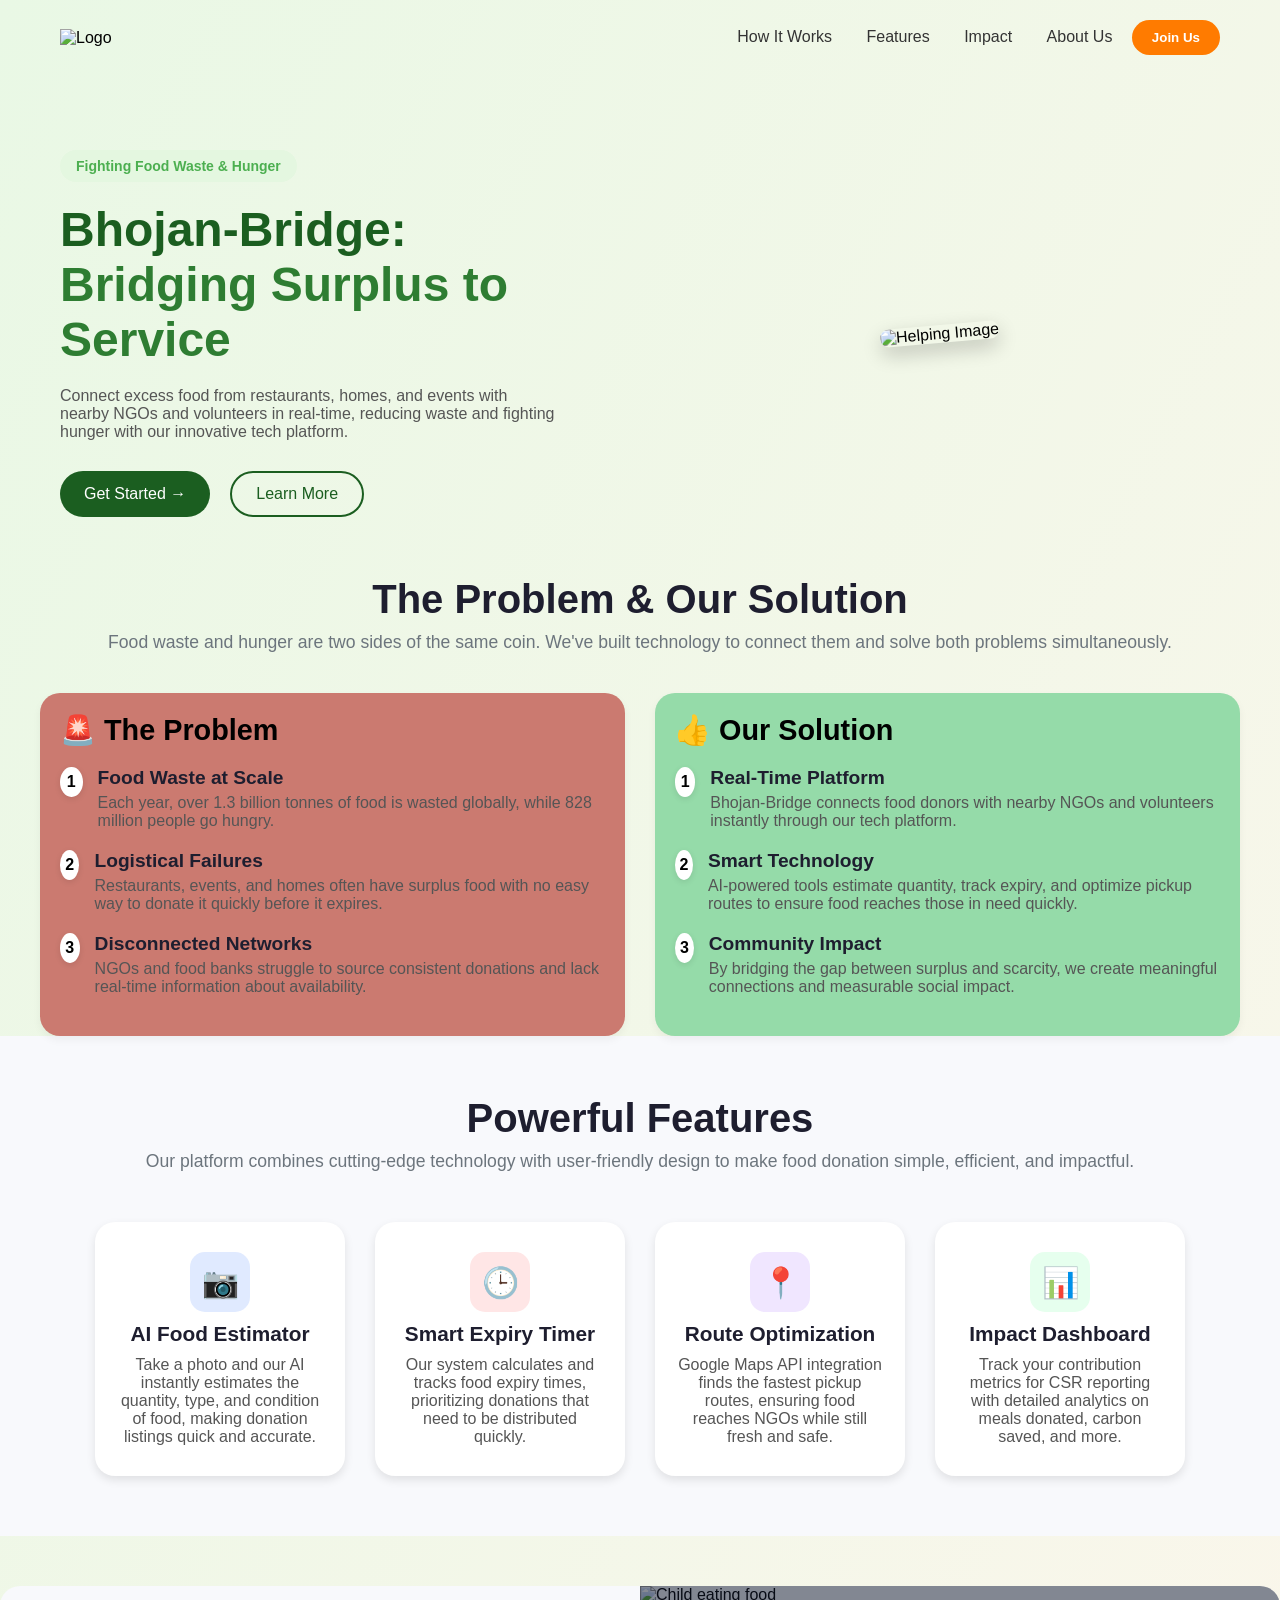
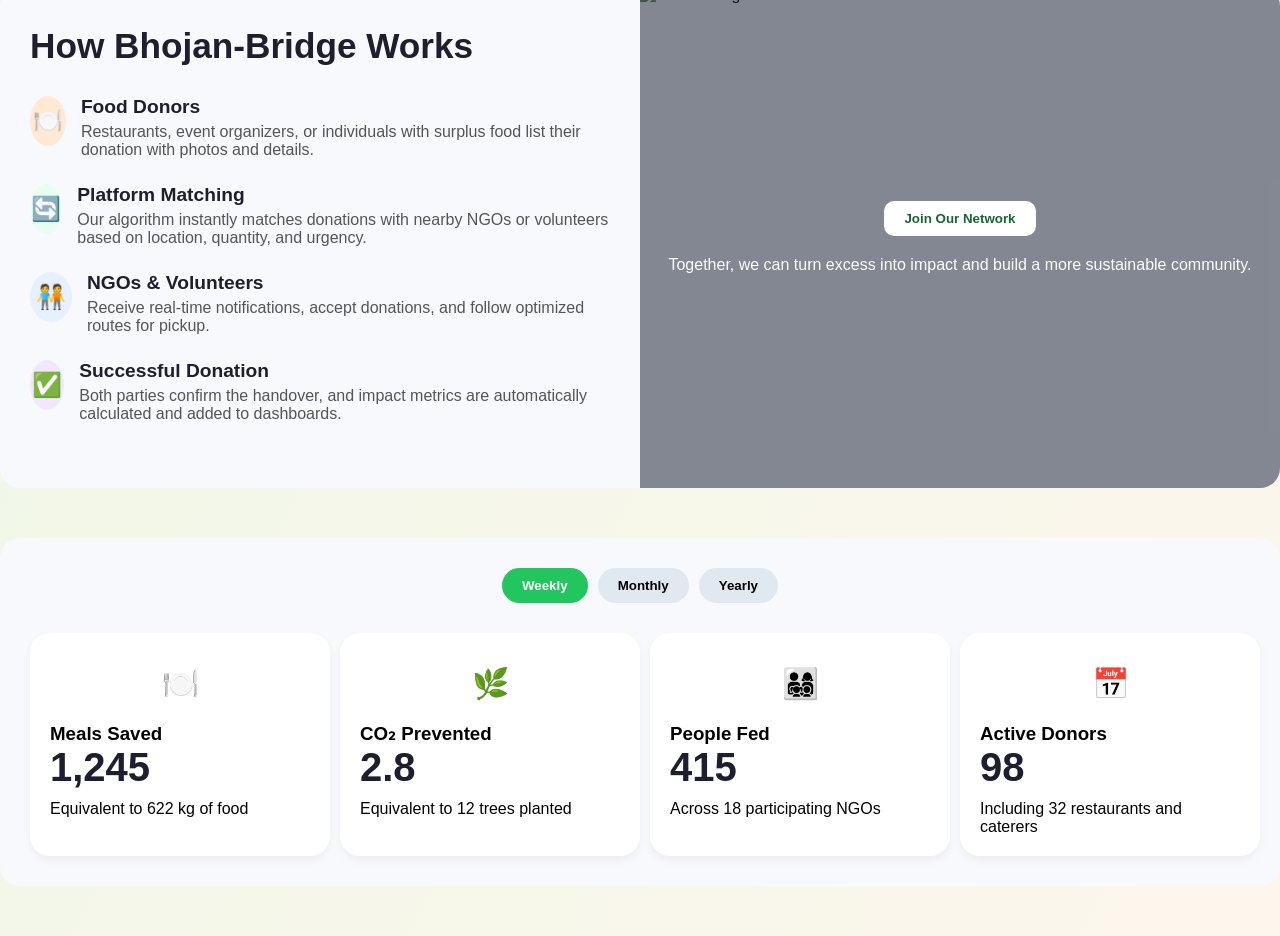
==== index.html @ 59685fcb "Update and rename i.html to index.html" ====
<!DOCTYPE html>
<html lang="en">
<head>
  <meta charset="UTF-8">
  <meta name="viewport" content="width=device-width, initial-scale=1">
  <title>Bhojan Bridge</title>
  <link rel="stylesheet" href="s.css">
</head>
<body>

    <!-- hadder part -->

<header class="navbar">
  <div class="nav-left">
    <img src="/pics/photo_6082579886742030294_x.jpg" alt="Logo" class="logo">
  </div>
  <div class="nav-right">
    <a href="#">How It Works</a>
    <a href="#">Features</a>
    <a href="#">Impact</a>
    <a href="#">About Us</a>
    <button class="join-btn">Join Us</button>
  </div>
</header>
            <!-- banner start here -->
<section class="hero">
  <div class="hero-content">
    <span class="tagline">Fighting Food Waste & Hunger</span>
    <h1>Bhojan-Bridge: <br> <span>Bridging Surplus to Service</span></h1>
    <p>Connect excess food from restaurants, homes, and events with nearby NGOs and volunteers in real-time, reducing waste and fighting hunger with our innovative tech platform.</p>
    <div class="buttons">
      <button class="get-started">Get Started →</button>
      <button class="learn-more">Learn More</button>
    </div>
  </div>
  <div class="hero-image">
    <img src="/pics/photo_6082579886742030293_x.jpg" alt="Helping Image" class="tilted-image">
  </div>
</section>


        <!-- banner card here -->

<section class="container">
    <h1>The Problem & Our Solution</h1>
    <p class="subtext">Food waste and hunger are two sides of the same coin. We've built technology to connect them and solve both problems simultaneously.</p>
    
    <div class="cards">
        <div class="card problem" style="background-color: #cb7a70;">
            <h2>🚨 The Problem</h2>
            <div class="point">
                <span>1</span>
                <div>
                    <h3>Food Waste at Scale</h3>
                    <p>Each year, over 1.3 billion tonnes of food is wasted globally, while 828 million people go hungry.</p>
                </div>
            </div>
            <div class="point">
                <span>2</span>
                <div>
                    <h3>Logistical Failures</h3>
                    <p>Restaurants, events, and homes often have surplus food with no easy way to donate it quickly before it expires.</p>
                </div>
            </div>
            <div class="point">
                <span>3</span>
                <div>
                    <h3>Disconnected Networks</h3>
                    <p>NGOs and food banks struggle to source consistent donations and lack real-time information about availability.</p>
                </div>
            </div>
        </div>


        <div class="card solution" style=" background-color: #95dba9;">
            <h2>👍 Our Solution</h2>
            <div class="point">
                <span>1</span>
                <div>
                    <h3>Real-Time Platform</h3>
                    <p>Bhojan-Bridge connects food donors with nearby NGOs and volunteers instantly through our tech platform.</p>
                </div>
            </div>
            <div class="point">
                <span>2</span>
                <div>
                    <h3>Smart Technology</h3>
                    <p>AI-powered tools estimate quantity, track expiry, and optimize pickup routes to ensure food reaches those in need quickly.</p>
                </div>
            </div>
            <div class="point">
                <span>3</span>
                <div>
                    <h3>Community Impact</h3>
                    <p>By bridging the gap between surplus and scarcity, we create meaningful connections and measurable social impact.</p>
                </div>
            </div>
        </div>
    </div>
</section>

<section class="features">
    <h1>Powerful Features</h1>
    <p class="subtext">Our platform combines cutting-edge technology with user-friendly design to make food donation simple, efficient, and impactful.</p>



    <!-- card start here -->

    <div class="feature-cards">
        <div class="feature-card">
            <div class="icon" style="background-color: #e0eaff;">
                📷
            </div>
            <h3>AI Food Estimator</h3>
            <p>Take a photo and our AI instantly estimates the quantity, type, and condition of food, making donation listings quick and accurate.</p>
        </div>


        
        <div class="feature-card">
            <div class="icon" style="background-color: #ffe6e6;">
                🕒
            </div>
            <h3>Smart Expiry Timer</h3>
            <p>Our system calculates and tracks food expiry times, prioritizing donations that need to be distributed quickly.</p>
        </div>

        <div class="feature-card">
            <div class="icon" style="background-color: #f0e6ff;">
                📍
            </div>
            <h3>Route Optimization</h3>
            <p>Google Maps API integration finds the fastest pickup routes, ensuring food reaches NGOs while still fresh and safe.</p>
        </div>

        <div class="feature-card">
            <div class="icon" style="background-color: #e6ffee;">
                📊
            </div>
            <h3>Impact Dashboard</h3>
            <p>Track your contribution metrics for CSR reporting with detailed analytics on meals donated, carbon saved, and more.</p>
        </div>
    </div>
</section>

          <!-- impact section start here -->

<section class="how-it-works">
    <div class="how-content">
        <h1>How Bhojan-Bridge Works</h1>

        <div class="step">
            <div class="step-icon" style="background-color: #ffe8d4;">🍽️</div>
            <div>
                <h3>Food Donors</h3>
                <p>Restaurants, event organizers, or individuals with surplus food list their donation with photos and details.</p>
            </div>
        </div>

        <div class="step">
            <div class="step-icon" style="background-color: #e6fff0;">🔄</div>
            <div>
                <h3>Platform Matching</h3>
                <p>Our algorithm instantly matches donations with nearby NGOs or volunteers based on location, quantity, and urgency.</p>
            </div>
        </div>

        <div class="step">
            <div class="step-icon" style="background-color: #e6f0ff;">🧑‍🤝‍🧑</div>
            <div>
                <h3>NGOs & Volunteers</h3>
                <p>Receive real-time notifications, accept donations, and follow optimized routes for pickup.</p>
            </div>
        </div>

        <div class="step">
            <div class="step-icon" style="background-color: #f3e6ff;">✅</div>
            <div>
                <h3>Successful Donation</h3>
                <p>Both parties confirm the handover, and impact metrics are automatically calculated and added to dashboards.</p>
            </div>
        </div>
    </div>

    <div class="how-image">
        <img src="https://images.app.goo.gl/GTKLk4wmUZi8fthS6" alt="Child eating food">
        <div class="image-overlay">
            <button class="join-button">Join Our Network</button>
            <p>Together, we can turn excess into impact and build a more sustainable community.</p>
        </div>
    </div>
</section>

<section class="stats-section">
    <div class="tabs">
        <button class="tab-button active" onclick="switchTab('weekly')">Weekly</button>
        <button class="tab-button" onclick="switchTab('monthly')">Monthly</button>
        <button class="tab-button" onclick="switchTab('yearly')">Yearly</button>
    </div>

    <div class="stats-cards">
        <div class="card">
            <div class="icon">🍽️</div>
            <h3>Meals Saved</h3>
            <h1 id="meals-saved">1,245</h1>
            <p id="meals-desc">Equivalent to 622 kg of food</p>
        </div>

        <div class="card">
            <div class="icon">🌿</div>
            <h3>CO₂ Prevented</h3>
            <h1 id="co2-prevented">2.8</h1>
            <p id="co2-desc">Equivalent to 12 trees planted</p>
        </div>

        <div class="card">
            <div class="icon">👨‍👩‍👧‍👦</div>
            <h3>People Fed</h3>
            <h1 id="people-fed">415</h1>
            <p id="people-desc">Across 18 participating NGOs</p>
        </div>

        <div class="card">
            <div class="icon">📅</div>
            <h3>Active Donors</h3>
            <h1 id="active-donors">98</h1>
            <p id="donors-desc">Including 32 restaurants and caterers</p>
        </div>
    </div>
</section>




<script src="s.js"></script>
</body>
</html>
---- s.css ----
* {
    margin: 0;
    padding: 0;
    box-sizing: border-box;
    font-family: 'Poppins', sans-serif;
  }
  
  body {
    padding-top: 90px;
    background: linear-gradient(to bottom right, #e9f8e5, #fdf6ec);
    min-height: 100vh;
  }
  .logo {
    width: 60px; 
    height: auto; 
}
  
  /* == Navbar Styling == */
  .navbar {
    position: fixed;
    top: 0;
    width: 100%;
    background: transparent;
    display: flex;
    justify-content: space-between;
    align-items: center;
    padding: 20px 60px;
    transition: background-color 0.3s, box-shadow 0.3s, padding 0.3s;
    z-index: 1000;
  }
  
  .navbar.scrolled {
    background-color: #ffffff;
    box-shadow: 0 4px 12px rgba(0, 0, 0, 0.1);
    padding: 15px 60px;
  }
  
  .nav-left img.logo {
    max-width: 150px;
    height: auto;
    object-fit: contain;
    transition: all 0.3s ease;
  }
  
  .navbar.scrolled .logo {
    max-width: 120px; /*== chhota logo jab scroll ho ==*/
  }
  
  .nav-right a {
    margin: 0 15px;
    text-decoration: none;
    color: #333;
    font-weight: 500;
    transition: color 0.3s;
  }
  
  .navbar.scrolled .nav-right a {
    color: #222;
  }
  
  .join-btn {
    background-color: #ff7b00;
    color: white;
    border: none;
    padding: 10px 20px;
    border-radius: 25px;
    font-weight: bold;
    cursor: pointer;
    transition: background-color 0.3s;
  }
  
  .navbar.scrolled .join-btn {
    background-color: #ff6a00;
  }
  
  /* ===== Hero Section ===== */
  .hero {
    display: flex;
    align-items: center;
    justify-content: space-between;
    padding: 60px;
    gap: 40px;
    flex-wrap: wrap;
  }
  
  .hero-content {
    flex: 1;
    min-width: 300px;
  }
  
  .hero-content .tagline {
    background-color: #e4f7e0;
    padding: 8px 16px;
    border-radius: 20px;
    font-size: 14px;
    color: #4caf50;
    font-weight: bold;
    display: inline-block;
    margin-bottom: 20px;
  }
  
  .hero-content h1 {
    font-size: 48px;
    color: #1b5e20;
    margin-bottom: 20px;
  }
  
  .hero-content h1 span {
    color: #2e7d32;
  }
  
  .hero-content p {
    font-size: 16px;
    color: #555;
    margin-bottom: 30px;
    max-width: 500px;
  }
  
  .buttons {
    display: flex;
    gap: 20px;
  }
  
  .get-started {
    background-color: #1b5e20;
    color: white;
    border: none;
    padding: 12px 24px;
    border-radius: 30px;
    font-size: 16px;
    cursor: pointer;
  }
  
  .learn-more {
    background: transparent;
    color: #1b5e20;
    border: 2px solid #1b5e20;
    padding: 12px 24px;
    border-radius: 30px;
    font-size: 16px;
    cursor: pointer;
  }
  
  .hero-image {
    flex: 1;
    min-width: 300px;
    display: flex;
    justify-content: center;
    align-items: center;
  }
  
  .hero-image img.tilted-image {
    max-width: 80%;
    border-radius: 20px;
    box-shadow: 0 8px 20px rgba(0,0,0,0.2);
    transform: rotate(-5deg); /* tilt effect */
    transition: transform 0.5s ease;
  }
  
  /* on hover image rotate thoda */
  .hero-image img.tilted-image:hover {
    transform: rotate(0deg) scale(1.02);
  }



.container {
    max-width: 1200px;
    margin: auto;
    text-align: center;
}

h1 {
    font-size: 2.5rem;
    margin-bottom: 10px;
    color: #1e1e2f;
}

.subtext {
    color: #6c757d;
    font-size: 1.1rem;
    margin-bottom: 40px;
}

.cards {
    display: flex;
    flex-wrap: wrap;
    gap: 30px;
    justify-content: center;
}

.card {
    flex: 1;
    min-width: 300px;
    background: #fff;
    border-radius: 20px;
    padding: 30px;
    box-shadow: 0 4px 10px rgba(0,0,0,0.1);
    transition: all 0.3s ease;
    text-align: left;
    
}

/* .problem{
    background-color: #cb7a70;
}

.solution{
    background-color: #95dba9;
} */

.card:hover {
    transform: translateY(-10px);
    box-shadow: 0 8px 20px rgba(0,0,0,0.2);
}

.card h2 {
    margin-bottom: 20px;
    font-size: 1.8rem;
}

.point {
    display: flex;
    align-items: flex-start;
    margin-bottom: 20px;
}

.point span {
    width: 30px;
    height: 30px;
    background: #fff;
    color: #000;
    font-weight: bold;
    border-radius: 50%;
    display: flex;
    align-items: center;
    justify-content: center;
    margin-right: 15px;
    box-shadow: 0 2px 6px rgba(0,0,0,0.1);
}

.point h3 {
    font-size: 1.2rem;
    margin-bottom: 5px;
    color: #1e1e2f;
}

.point p {
    font-size: 1rem;
    color: #555;
}
.features {
    background-color: #f8f9fc;
    padding: 60px 20px;
    text-align: center;
}

.features h1 {
    font-size: 2.5rem;
    margin-bottom: 10px;
    color: #1e1e2f;
}

.features .subtext {
    font-size: 1.1rem;
    color: #6c757d;
    margin-bottom: 50px;
}

.feature-cards {
    display: flex;
    flex-wrap: wrap;
    justify-content: center;
    gap: 30px;
}

.feature-card {
    background: #fff;
    border-radius: 20px;
    box-shadow: 0 4px 10px rgba(0,0,0,0.1);
    padding: 30px 20px;
    width: 250px;
    transition: all 0.3s ease;
}

.feature-card:hover {
    transform: translateY(-10px);
    box-shadow: 0 8px 20px rgba(0,0,0,0.2);
}

.icon {
    width: 60px;
    height: 60px;
    margin: auto;
    border-radius: 15px;
    font-size: 30px;
    display: flex;
    align-items: center;
    justify-content: center;
    margin-bottom: 20px;
}

.feature-card h3 {
    font-size: 1.3rem;
    margin-bottom: 10px;
    color: #1e1e2f;
}

.feature-card p {
    font-size: 1rem;
    color: #555;
}
.how-it-works {
    display: flex;
    flex-wrap: wrap;
    background-color: #f8f9fc;
    border-radius: 20px;
    overflow: hidden;
    margin: 50px 0;
}

.how-content {
    flex: 1 1 500px;
    padding: 40px 30px;
}

.how-content h1 {
    font-size: 2.2rem;
    margin-bottom: 30px;
    color: #1e1e2f;
}

.step {
    display: flex;
    align-items: flex-start;
    margin-bottom: 25px;
}

.step-icon {
    width: 50px;
    height: 50px;
    border-radius: 50%;
    font-size: 24px;
    display: flex;
    align-items: center;
    justify-content: center;
    margin-right: 15px;
}

.step h3 {
    margin: 0;
    font-size: 1.2rem;
    color: #1e1e2f;
}

.step p {
    margin-top: 5px;
    color: #555;
    font-size: 1rem;
}

.how-image {
    flex: 1 1 500px;
    position: relative;
    overflow: hidden;
}

.how-image img {
    width: 100%;
    height: 100%;
    object-fit: cover;
}

.image-overlay {
    position: absolute;
    top: 0;
    left: 0;
    background: rgba(15, 23, 42, 0.5);
    width: 100%;
    height: 100%;
    color: white;
    display: flex;
    flex-direction: column;
    justify-content: center;
    align-items: center;
    text-align: center;
    padding: 20px;
}

.join-button {
    background: white;
    color: #166534;
    border: none;
    border-radius: 10px;
    padding: 10px 20px;
    margin-bottom: 20px;
    font-weight: bold;
    cursor: pointer;
    transition: background 0.3s ease;
}

.join-button:hover {
    background: #f0fdf4;
}


.stats-section {
    background: #f8f9fc;
    border-radius: 20px;
    padding: 30px;
    margin: 50px 0;
    text-align: center;
}

.tabs {
    display: flex;
    justify-content: center;
    gap: 10px;
    margin-bottom: 30px;
}

.tab-button {
    padding: 10px 20px;
    border: none;
    border-radius: 30px;
    background: #e2e8f0;
    cursor: pointer;
    font-weight: bold;
}

.tab-button.active {
    background: #22c55e;
    color: white;
}

.stats-cards {
    display: grid;
    grid-template-columns: repeat(auto-fit, minmax(220px, 1fr));
    gap: 20px;
}

.card {
    background: white;
    padding: 20px;
    border-radius: 20px;
    box-shadow: 0 4px 8px rgba(0,0,0,0.05);
}

.icon {
    font-size: 30px;
    margin-bottom: 10px;
}
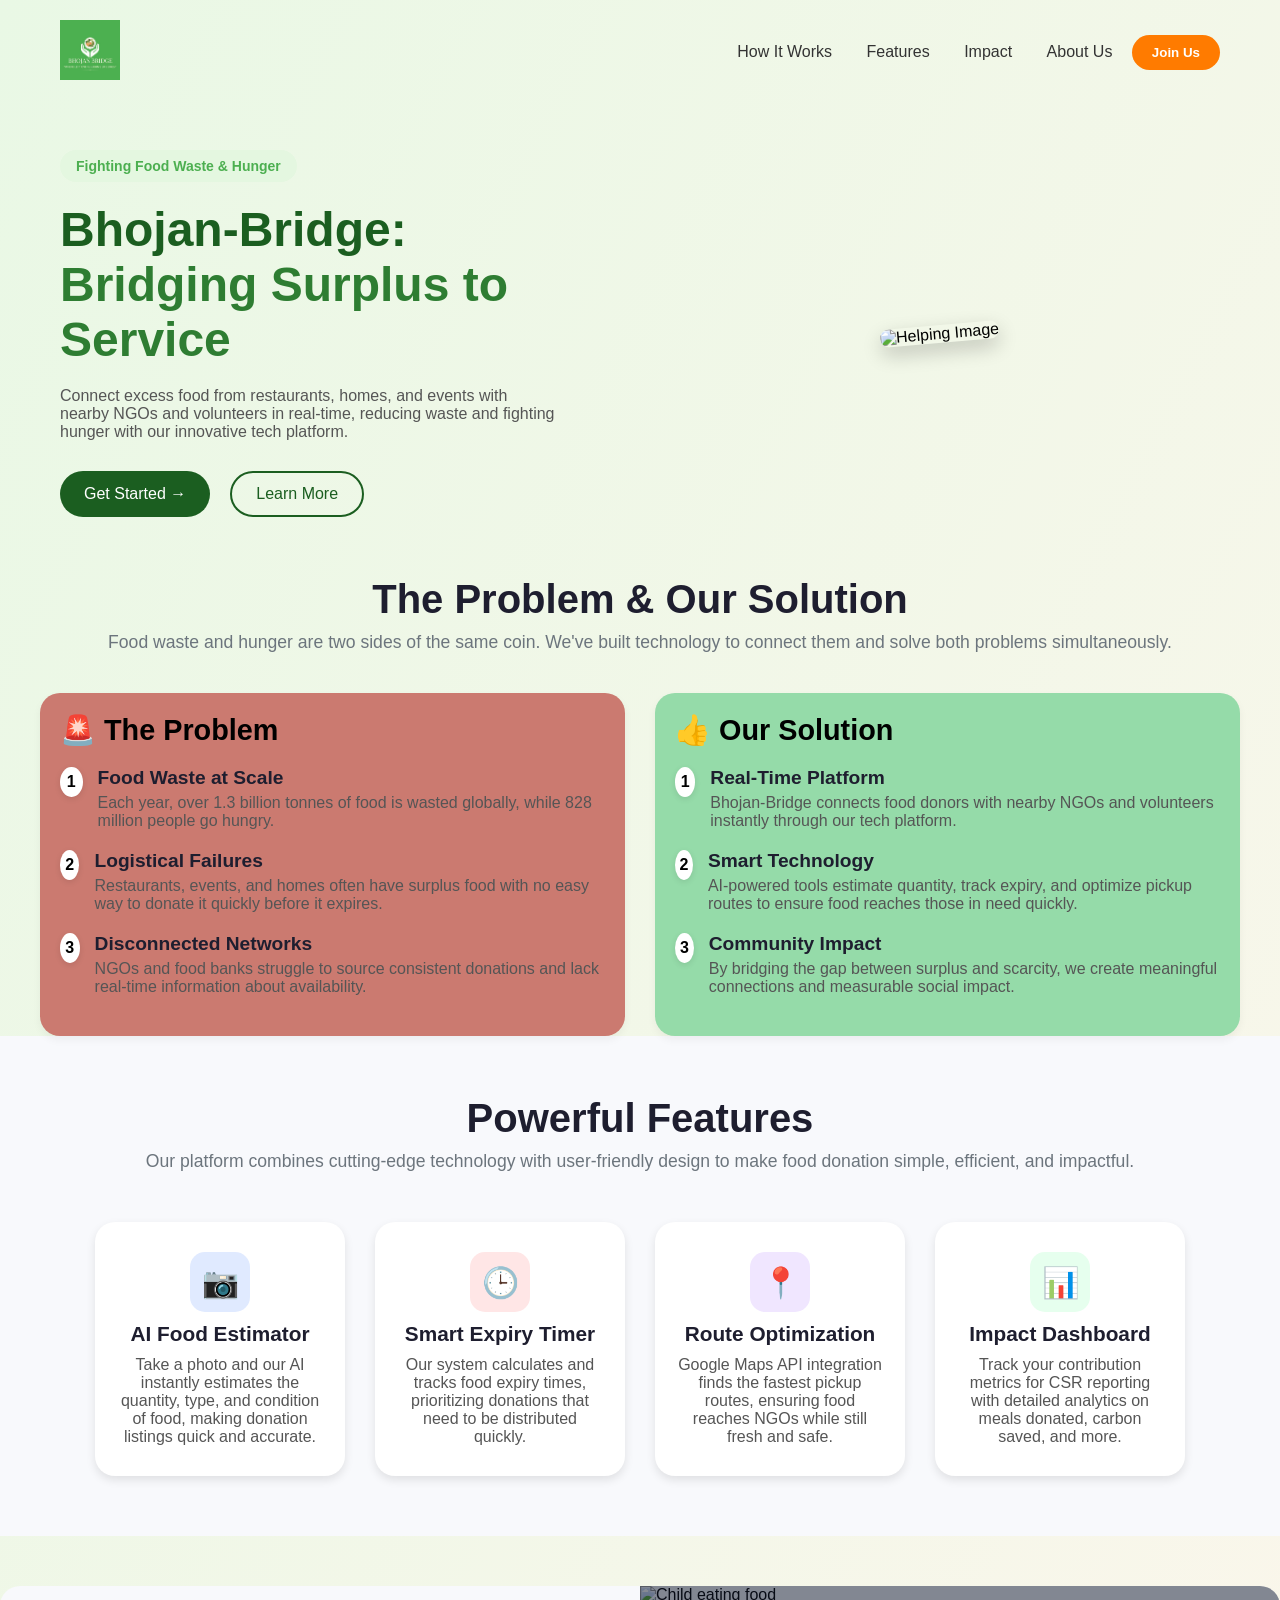
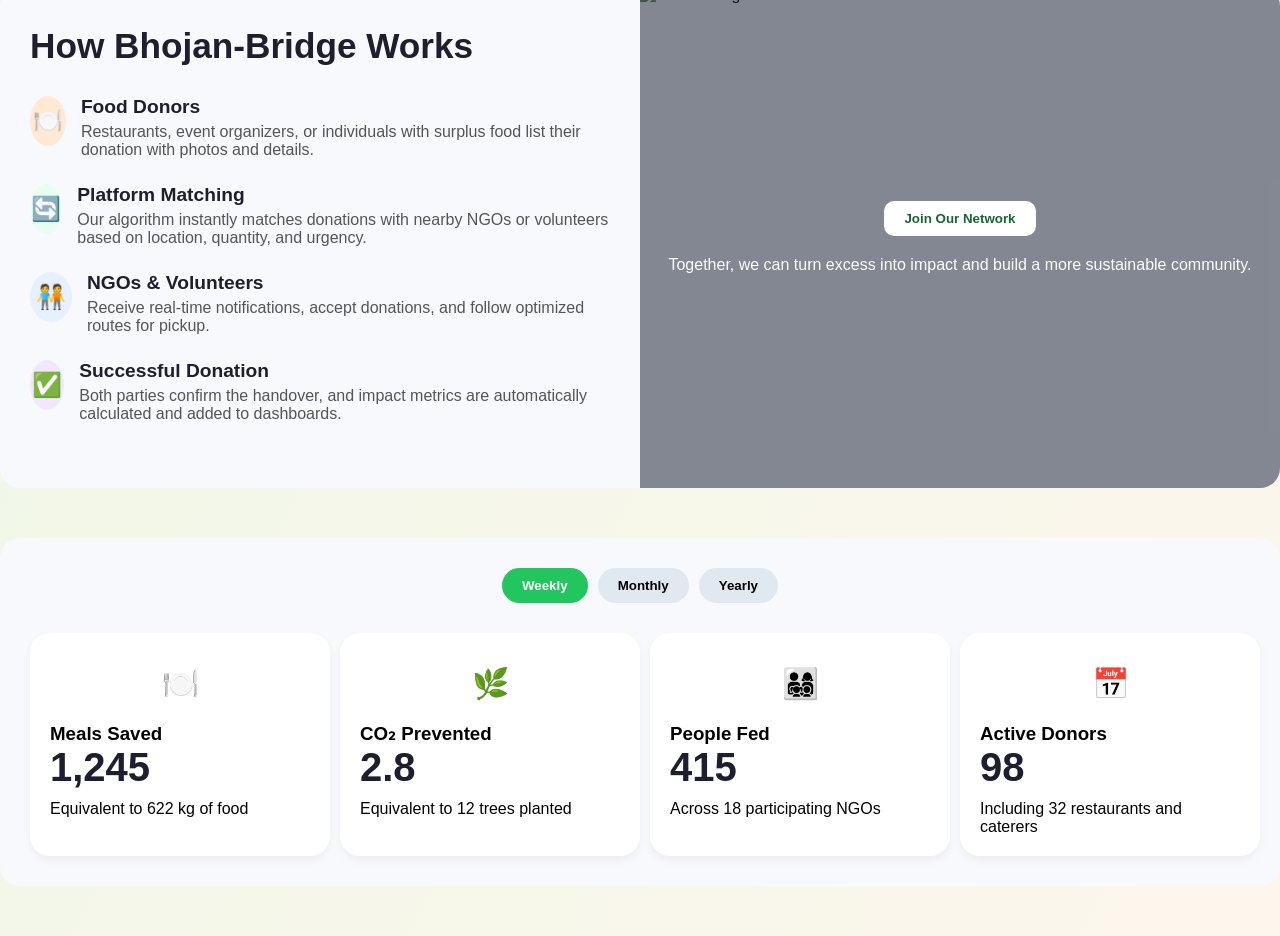
==== commit fe46c577: "Update index.html" ====
--- a/index.html
+++ b/index.html
@@ -12,7 +12,7 @@
 
 <header class="navbar">
   <div class="nav-left">
-    <img src="/pics/photo_6082579886742030294_x.jpg" alt="Logo" class="logo">
+    <img src="photo_6082579886742030294_x.jpg" alt="Logo" class="logo">
   </div>
   <div class="nav-right">
     <a href="#">How It Works</a>
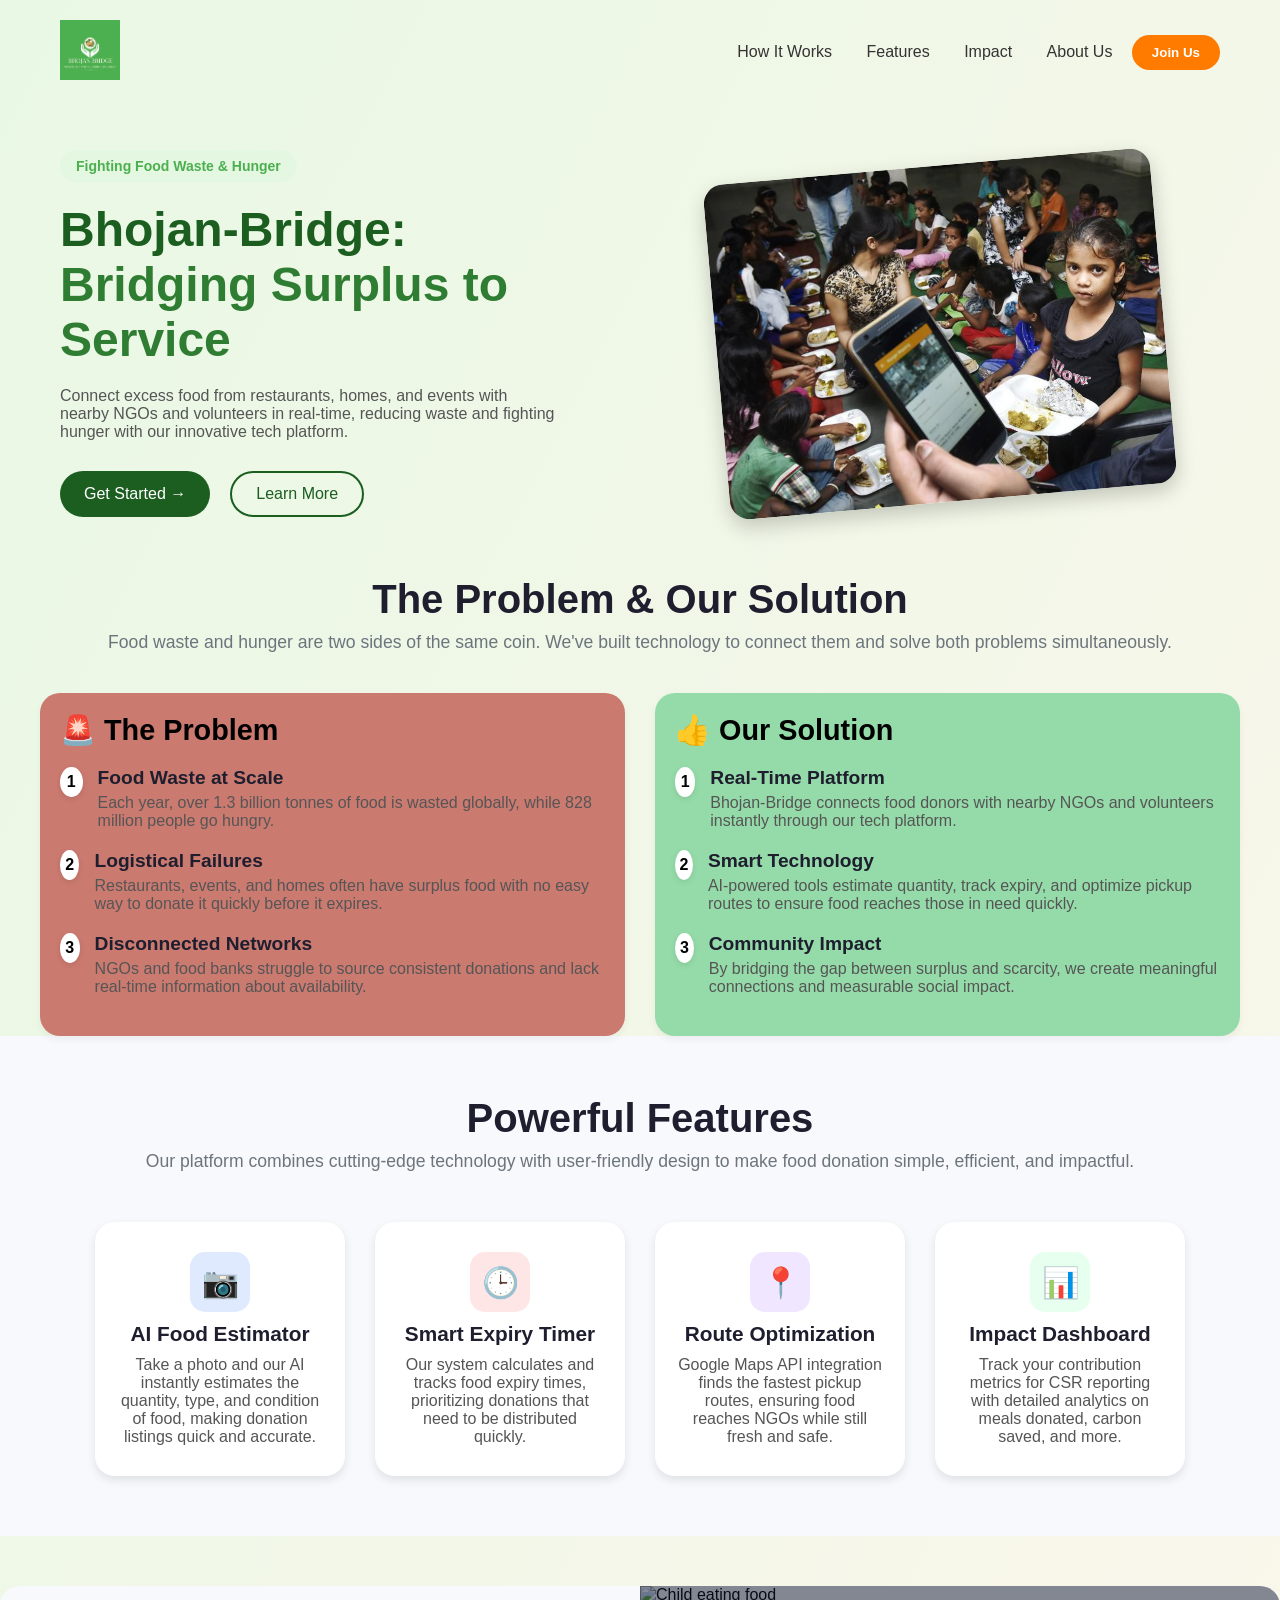
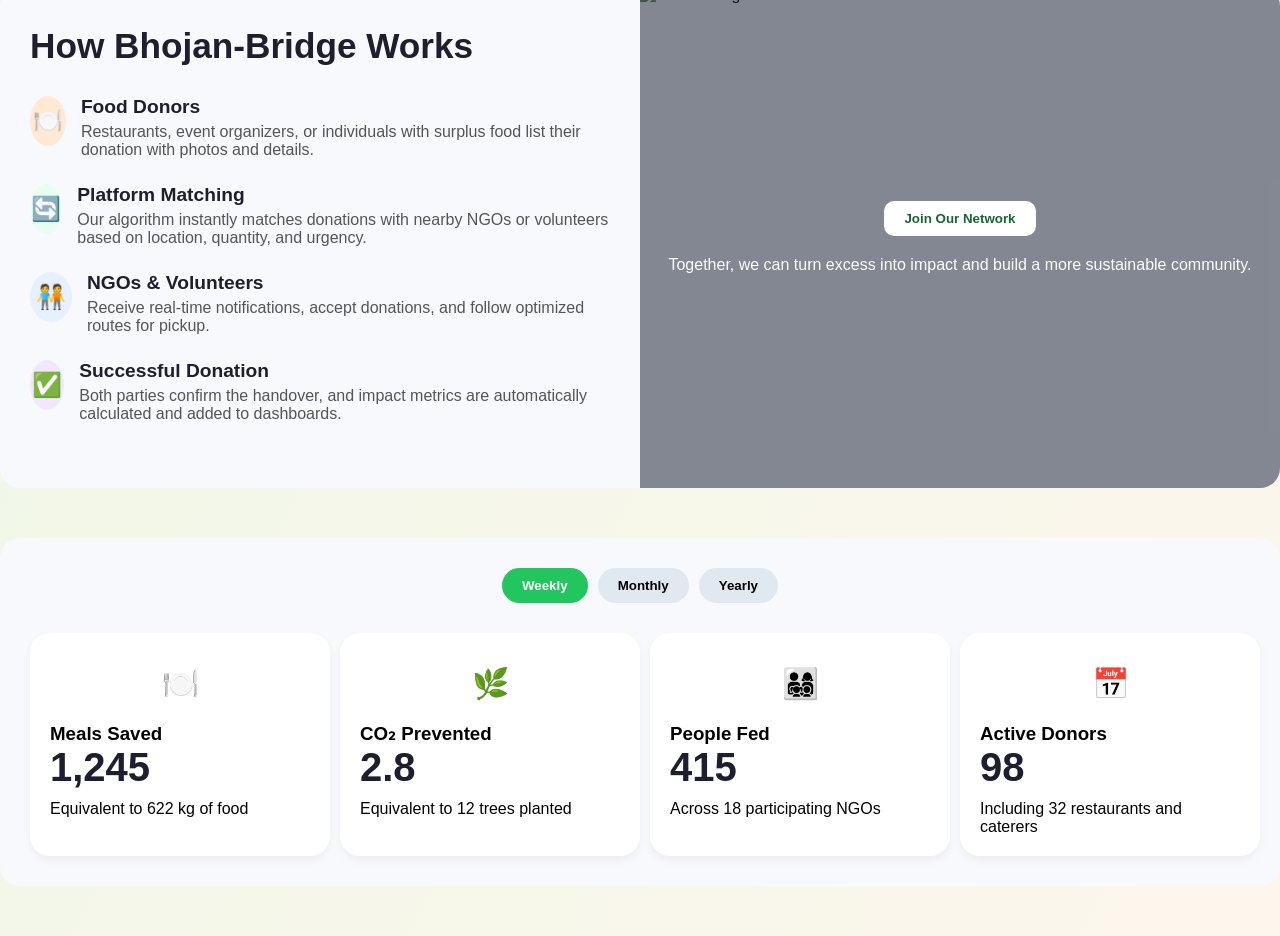
==== commit 692b38b0: "Update index.html" ====
--- a/index.html
+++ b/index.html
@@ -34,7 +34,7 @@
     </div>
   </div>
   <div class="hero-image">
-    <img src="/pics/photo_6082579886742030293_x.jpg" alt="Helping Image" class="tilted-image">
+    <img src="photo_6082579886742030293_x.jpg" alt="Helping Image" class="tilted-image">
   </div>
 </section>
 
